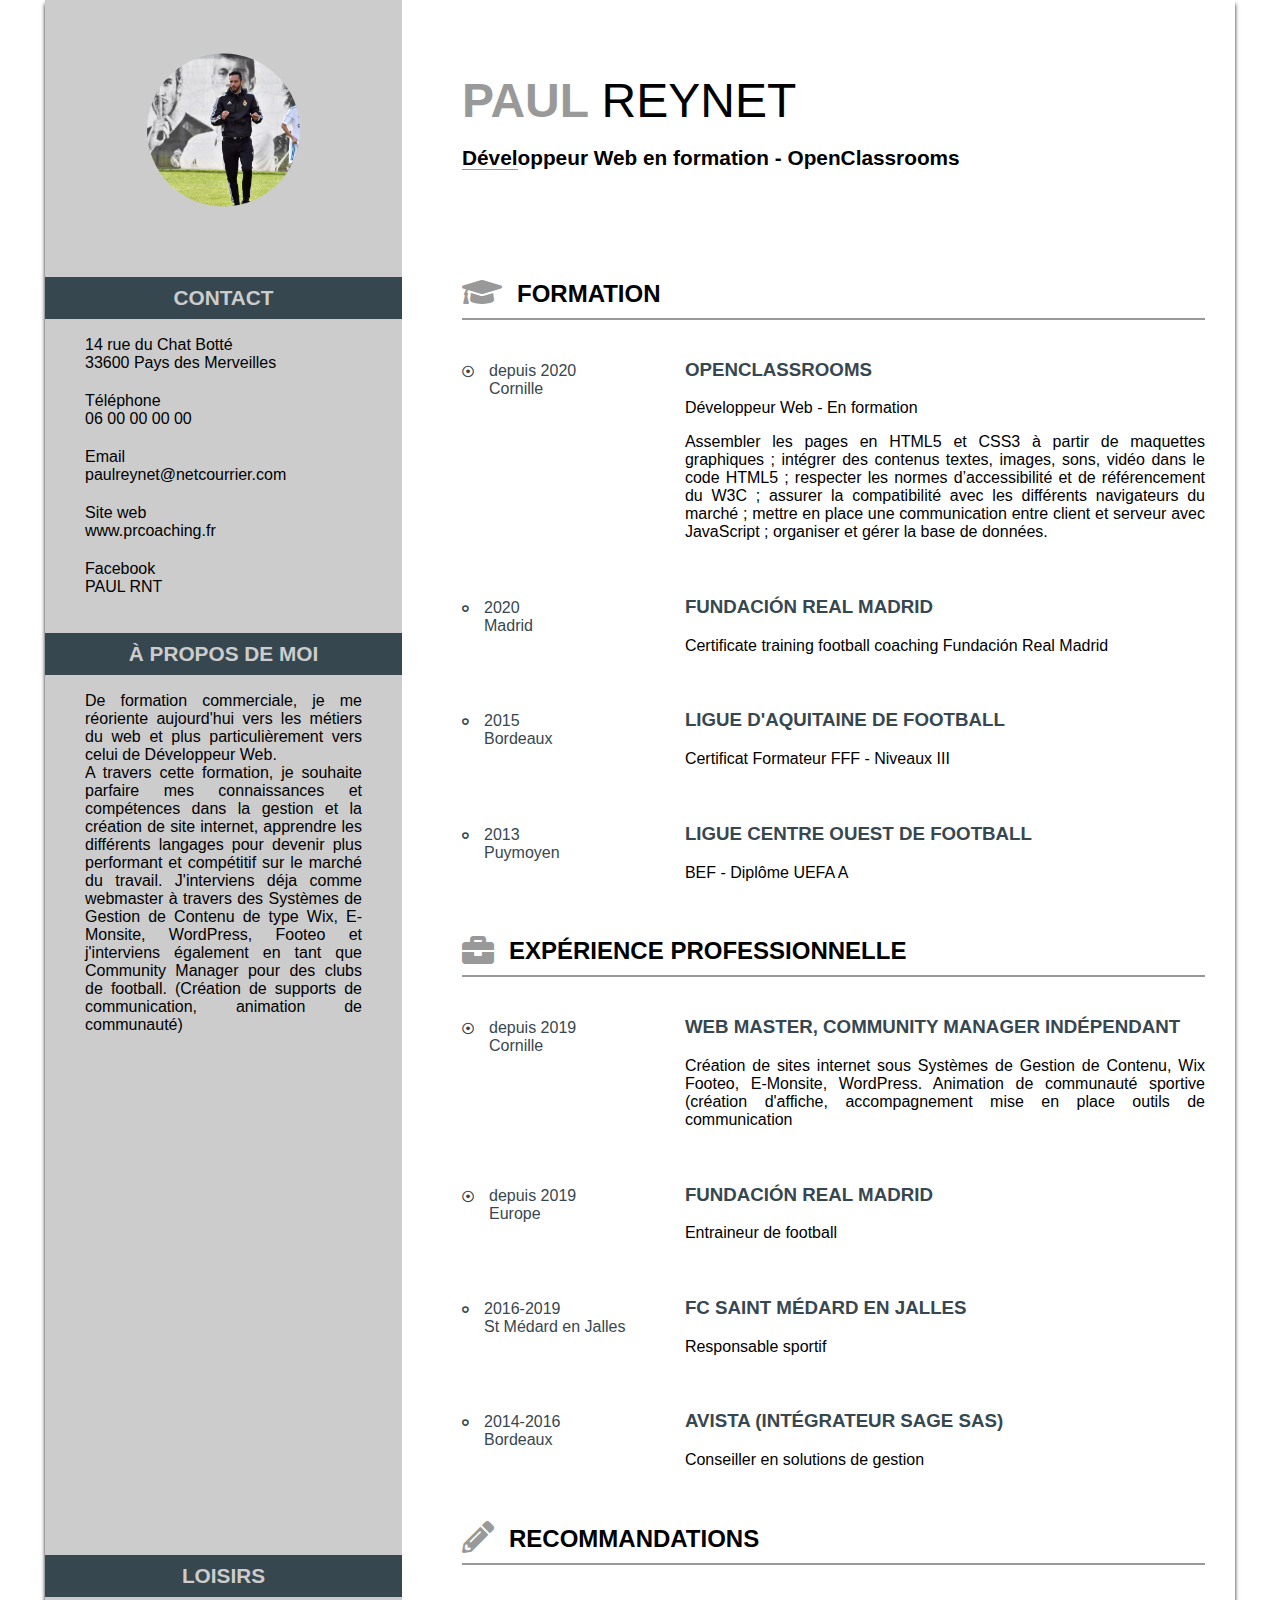
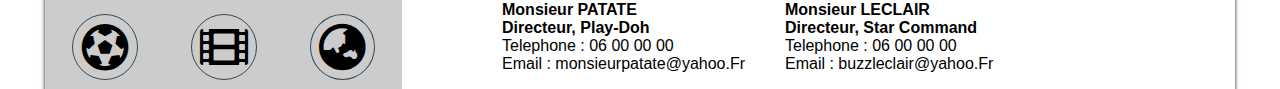
==== P2_01_CV.html @ a26df35a "etat projet" ====
<!DOCTYPE html>
<html lang="fr">
    <head>
        <meta charset="utf-8" />
        <meta name="viewport" content="width=device-width, initial-scale=1.0">
        <title>Paul REYNET</title>
        <link rel="stylesheet" href="style.css" />
        <link href="https://fonts.googleapis.com/css2?family=Montserrat:wght@100;300;400&display=swap" rel="stylesheet">
        <link rel="stylesheet" href="https://cdnjs.cloudflare.com/ajax/libs/font-awesome/5.9.0/css/all.css">
    </head>
	
	<body>
		<header>
			<div class="presentation" id="photo">
				<img src="photo.jpg" alt="Photo d'identité PR" />
			</div>

			<div class="principale" id="identite">
				<h1><span class="prenom">Paul </span><span id="espace"></span><span class="nom">Reynet</span></h1>
	            <h2><span>Dével</span>oppeur Web en formation - OpenClassrooms</h2>
			</div>
		</header>

		<main>
			<aside class="presentation">
				<section id="contact">
	              <h2>contact</h2>  
	                  <p>14 rue du Chat Botté <br />33600 Pays des Merveilles</p>
	                  <p>Téléphone <br />06 00 00 00 00</p>
	                  <p>Email <br />paulreynet@netcourrier.com</p>
	                  <p>Site web <br />www.prcoaching.fr</p>
	                  <p>Facebook <br />PAUL RNT</p>
	            </section>

	            <section id="apropos">
	              <h2>à propos de moi</h2>
	              <p>De formation commerciale, je me réoriente aujourd'hui vers les métiers du web et plus particulièrement vers celui de Développeur Web.<br/>
	              A travers cette formation, je souhaite parfaire mes connaissances et compétences dans la gestion et la création de site internet, apprendre les différents langages pour devenir plus performant et compétitif sur le marché du travail. J'interviens déja comme webmaster à travers des Systèmes de Gestion de Contenu de type Wix, E-Monsite, WordPress, Footeo et j'interviens également en tant que Community Manager pour des clubs de football. (Création de supports de communication, animation de communauté) </p>
	            </section>
			</aside>

			<div class="principale" id="contenu">
				<section id="formation">
	         <!-- bandeau titre formation-->
	           		<h2 class="titre_contenu"><i class="fas fa-graduation-cap fa-lg"></i>formation</h2>

	            <!-- info developpeur web--> 
	                <article class="description">
	                    <div class="date">
	                        <i class="far fa-dot-circle fa-xs"></i>
	                        	<p>depuis 2020<br>Cornille</p>
	                    </div>
	                
	                    <div class="details">
	                        <h3 class="etablissement">Openclassrooms</h3>
	                        <p>Développeur Web - En formation</p>
	                        <p>Assembler les pages en HTML5 et CSS3 à partir de maquettes graphiques ;
							intégrer des contenus textes, images, sons, vidéo dans le code HTML5 ;
							respecter les normes d’accessibilité et de référencement du W3C ;
							assurer la compatibilité avec les différents navigateurs du marché ;
							mettre en place une communication entre client et serveur avec JavaScript ;
							organiser et gérer la base de données.</p>
	                    </div>
	                </article>
	            <!-- info real--> 
	               	<article class="description">
	                    <div class="date">
	                        <i class="fas fa-genderless fa-xs"></i>
	                        <p>2020<br>Madrid</p>
	                    </div>
	                  
	                    <div class="details">
	                        <h3 class="etablissement">Fundación Real Madrid</h3>
	                        <p>Certificate training football coaching Fundación Real Madrid</p>
	                    </div>
	            	</article>
				<!-- info ligue aquitaine-->
	                <article class="description">
	                    <div class="date">
	                        <i class="fas fa-genderless fa-xs"></i>
	                        <p>2015<br>Bordeaux</p>
	                    </div>
	    
	                    <div class="details">
	                        <h3 class="etablissement">Ligue d'Aquitaine de football</h3>
	                        <p>Certificat Formateur FFF - Niveaux III</p>
	                    </div>
	                </article>
			
	             <!-- info ligue aquitaine formateur-->
	                <article class="description">
	                    <div class="date">
	                        <i class="fas fa-genderless fa-xs"></i>
	                        <p>2013<br>Puymoyen</p>
	                    </div>
	    
	                    <div class="details">
	                        <h3 class="etablissement">Ligue Centre Ouest de Football</h3>
	                        <p>BEF - Diplôme UEFA A</p>
	                    </div>
	                </article>
				</section>

				<section id="experience">
				    <!-- bandeau titre experience-->
				   	<h2 class="titre_contenu"><i class="fas fa-briefcase fa-lg"></i>expérience professionnelle</h2>
				    
				    <!-- info webmaster--> 
				    <article class="description">
				        <div class="date">
				            <i class="far fa-dot-circle fa-xs"></i>
				            <p>depuis 2019<br>Cornille</p>
				        </div>
				                  
				        <div class="details">
				            <h3 class="etablissement">Web Master, Community Manager Indépendant</h3>
				            <p>Création de sites internet sous Systèmes de Gestion de Contenu, Wix Footeo, E-Monsite, WordPress. Animation de communauté sportive (création d'affiche, accompagnement mise en place outils de communication</p>
				        </div>
				    </article>
	 				
	 				<!-- entraineur real--> 
				    <article class="description">
				        <div class="date">
				            <i class="far fa-dot-circle fa-xs"></i>
				            <p>depuis 2019<br>Europe</p>
				        </div>
				                  
				        <div class="details">
				            <h3 class="etablissement">Fundación Real Madrid</h3>
				            <p>Entraineur de football</p>
				        </div>
				    </article>

				    <!-- FCSMJ --> 
				    <article class="description">
				        <div class="date">
				            <i class="fas fa-genderless fa-xs"></i>
				            <p>2016-2019<br>St Médard en Jalles</p>
				        </div>
				                  
				        <div class="details">
				            <h3 class="etablissement">FC Saint Médard en Jalles</h3>
				            <p>Responsable sportif</p>
				        </div>
				    </article>

				    <!-- avista --> 
				    <article class="description">
				        <div class="date">
				            <i class="fas fa-genderless fa-xs"></i>
				            <p>2014-2016<br>Bordeaux</p>
				        </div>
				                  
				        <div class="details">
				            <h3 class="etablissement">Avista (Intégrateur SAGE SAS)</h3>
				            <p>Conseiller en solutions de gestion</p>
				        </div>
				    </article>
	    		</section>  		
	      	</div>
		</main>

		<footer>
			<section class="presentation" id="loisirs">
	            <h2>LOISIRS</h2>
	            <div id="icones">
	                <span class="fas fa-futbol fa-3x"></span>
	                <span class="fas fa-film fa-3x"></span>
	                <span class="fas fa-globe-asia fa-3x"></span>
	            </div>    
	        </section>

	        <section class="principale" id="recommandations">
	            <h2 class="titre_contenu"><i class="fas fa-pencil-alt fa-lg"></i>recommandations</h2>            
	            <div id="contactpro">
	        	    <ul class="coordonnees">
	            	    <li><span>Monsieur PATATE</span></li>
	                	<li><span>Directeur, Play-Doh</span></li>
	                	<li>Telephone : 06 00 00 00</li>
	                	<li>Email : monsieurpatate@yahoo.Fr</li>
	              	</ul>

	              	<ul class="coordonnees">
	                	<li><span>Monsieur LECLAIR</span></li>
	               	 	<li><span>Directeur, Star Command</span></li>
	                	<li>Telephone : 06 00 00 00</li>
	                	<li>Email : buzzleclair@yahoo.Fr</li>
	              	</ul>
	            </div>
	        </section>
		</footer>
	</body>
</html>
---- style.css ----
/*-------------------- structure doc --------------------*/
body
{
    font-family:  'Trebuchet MS', Arial, sans-serif;
    max-width: 1190px;
    min-height: 100vh;
    width: auto;
    margin: auto;
    /*border*/
    box-shadow: 0px 4px 4px #1c1a19;
    overflow-wrap: break-word;
}


header, main, footer, #photo, #identite, .description, .date, aside, #loisirs, #icones, #contactpro 
{
    display: flex;   
}

/*-------------------- header --------------------*/

#photo
{
    padding-top: 30px;
    padding-bottom: 30px;
}

#photo img
{
    margin: auto;
    width:300px;
    clip-path: circle(30%);
}

#identite
{
    justify-content: center;
}

#identite h1 
{
    margin: 0;
    font-size: 3rem;
}

.prenom 
{
    color: #999999;
    text-transform: uppercase;
}

.nom 
{
    text-transform: uppercase;
    font-weight: lighter;
}

#identite h2 
{
    font-size: 1.3rem;
}

#identite h2 span 
{
    border-bottom: solid #999999 1px;
}

/* MAIN - CONTENU + FOOTER - RECOMMANDATIONS(.titre_contenu)*/

.principale 
{
    width: 70%;
    flex-direction: column;
    padding: 0 30px 0 60px;
    box-sizing: border-box;
}

.titre_contenu 
{
    padding-bottom: 10px;
    border-bottom: solid #999999 2px;
    font-size: 1.5rem;
    text-transform: uppercase;
}

.titre_contenu i 
{
    padding-right: 15px;
    color: #999999;
}


.description 
{
    justify-content: space-between;
    padding: 0 0 20px 0; 
    align-items: baseline;
}

.date 
{
	align-items: baseline;
}

.date i 
{
    padding-right: 15px;
    color: #37474F;
}

.date p
{
    color: #37474F;
}


.details 
{
    flex-direction: column;
    width: 70%;
    text-align: justify;
}

.etablissement 
{
    font-weight: bold;
    color: #37474F;
    text-transform: uppercase;
}

/* MAIN - ASIDE + FOOTER - LOISIRS - RECOMMANDATIONS */

aside 
{
    flex-direction: column;
}

.presentation 
{
    width: 30%;
    background-color: #CCCCCC;
}

.presentation h2 
{
    text-align: center;
    background-color: #37474F;
    line-height: 2em;
    color: #CCCCCC;
    font-size: 1.3rem;
    text-transform: uppercase;
}

.presentation p 
{
    text-align: justify;
    margin: 0;
    padding: 0 40px 20px 40px;

}


/* loisirs - icones */

#loisirs 
{
    flex-direction: column;
    text-align: center;
}

#loisirs h2
{
    margin-top: 50px;
}

#icones 
{
    justify-content: space-around;
}

#icones span
{
    border: solid #37474F 1.5px;
    border-radius: 50%;
    padding: 8px 8px 8px 8px;
}

/* contact */

#contactpro li
{
	list-style-type: none
}

.coordonnees span
{
	font-weight: bold;
}


/*MEDIA QUERIES*/
@media screen and (max-width: 900px) 
{
	/*STRUCTURE*/  
    header, main 
    {
        flex-direction: column;
    }
    
    aside, footer 
    {
        flex-direction: column-reverse;
    }

     .description, #contactpro 
    {
        flex-direction: column;
    }

	#photo, #identite, .presentation, .principale, .details
    {
        width: 100%;
    }
	
	.principale
	{
		padding: 0 5px 0 5px;
	}


	/*photo + titre*/    
    #identite h1
    {
        font-size:2em;
        text-align: center;
        margin-top: 20px;
       
    }

     #identite h2
    {
        font-size:1em;
        text-align: center;
        margin-bottom: 30px;
         
    }

    /*apropos + contact*/ 
	.presentation p 
	{
	    padding: 0 5px 20px 5px;
	}
   
	/*contenu principal - titre*/ 	
	.titre_contenu
	{
		font-size: 1.5em;
		text-align: center;
	}

	/*contenu principal - date*/

	.date
    {
    	height: 40px;
       	background-color: #CCCCCC;
       	width: 100%;
       	align-items: center;
    }

	.date p
    {
    	font-style: italic;
    	margin: 0 0 0 5px;
    }

	
	.description i
    {
    	display: none;
    }

	/*contenu principal - paragraphe*/

	.etablissement
	{
		text-align: left;
	}

	/*footer - loisirs*/

	#loisirs h2
	{
    margin-top: 16px;
	}

	#icones
	{
		margin-bottom: 20px;
	}



	    

  

}
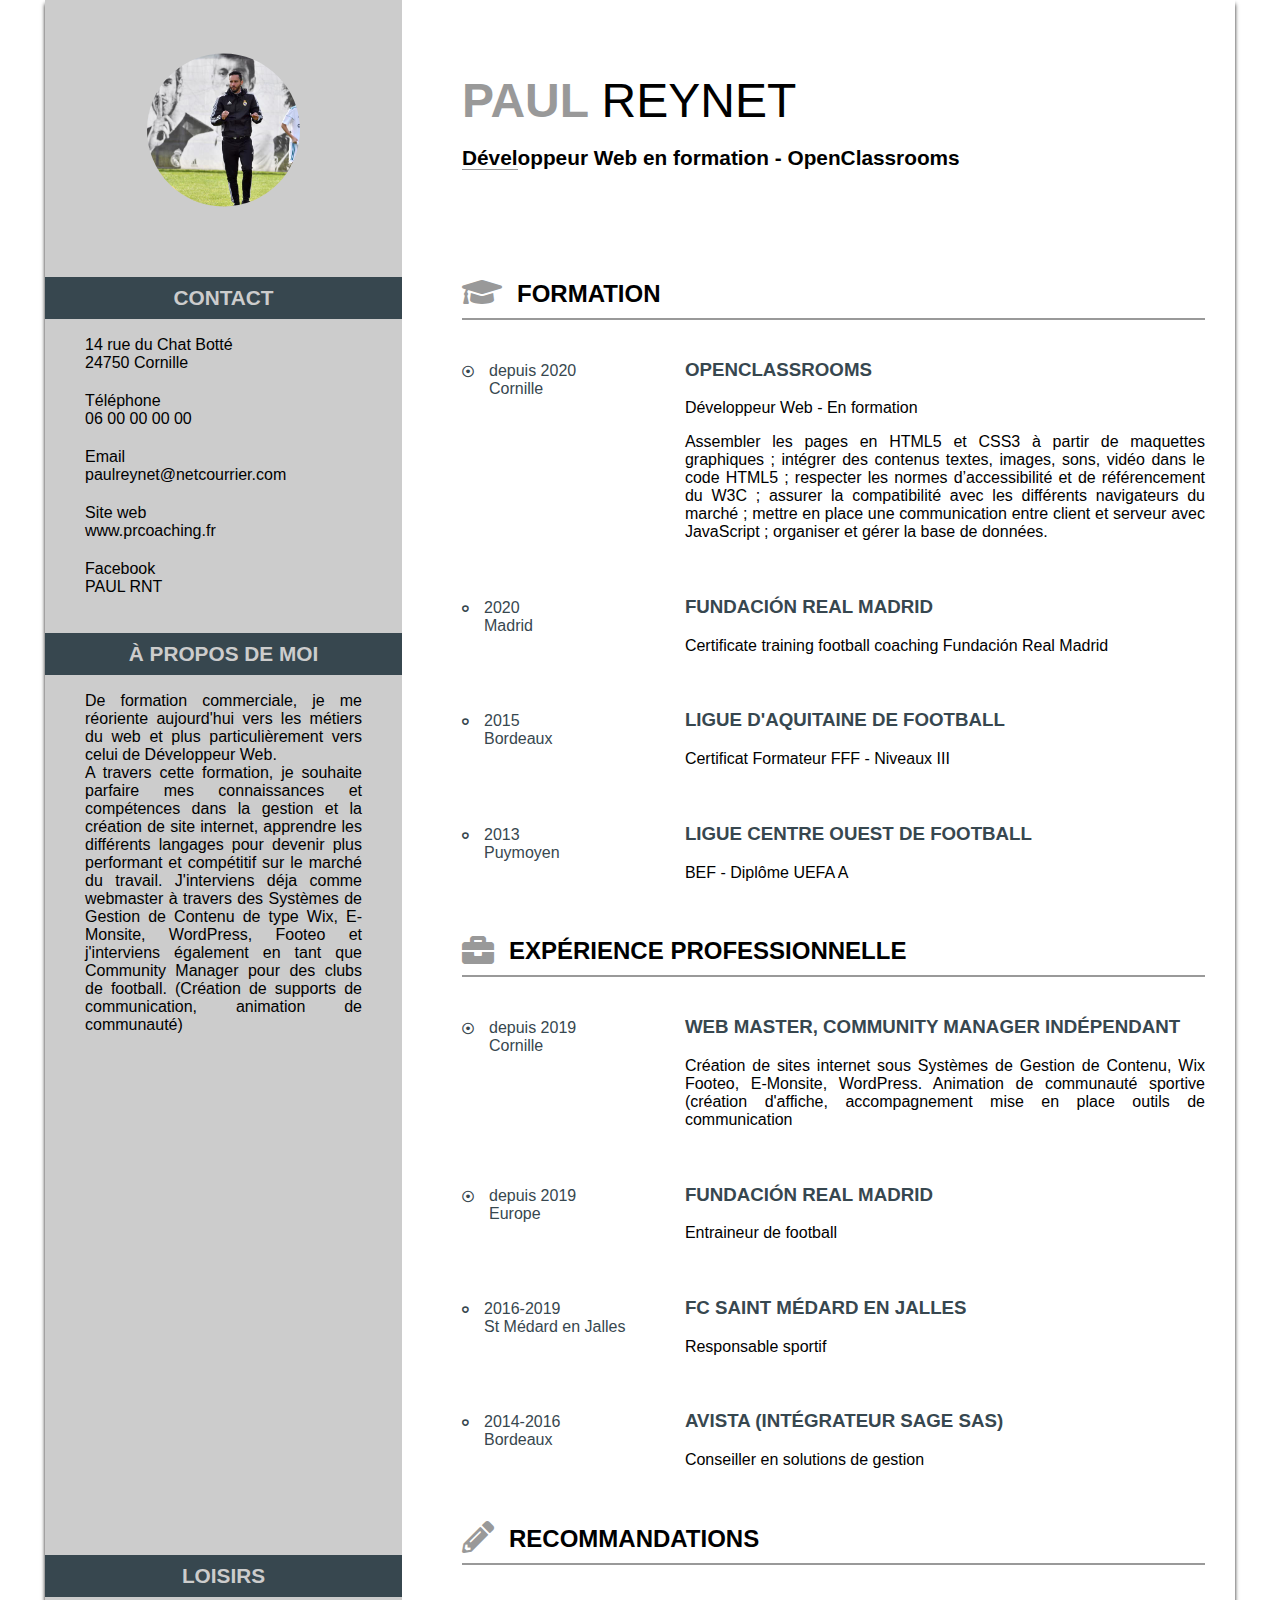
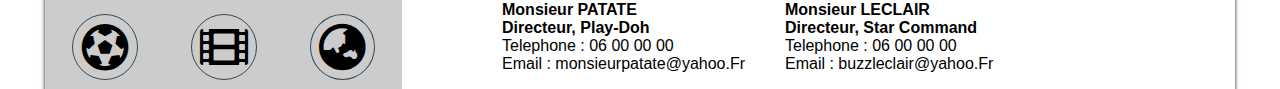
==== commit e64c5981: "modifier adresse" ====
--- a/P2_01_CV.html
+++ b/P2_01_CV.html
@@ -25,7 +25,7 @@
 			<aside class="presentation">
 				<section id="contact">
 	              <h2>contact</h2>  
-	                  <p>14 rue du Chat Botté <br />33600 Pays des Merveilles</p>
+	                  <p>14 rue du Chat Botté <br />24750 Cornille</p>
 	                  <p>Téléphone <br />06 00 00 00 00</p>
 	                  <p>Email <br />paulreynet@netcourrier.com</p>
 	                  <p>Site web <br />www.prcoaching.fr</p>
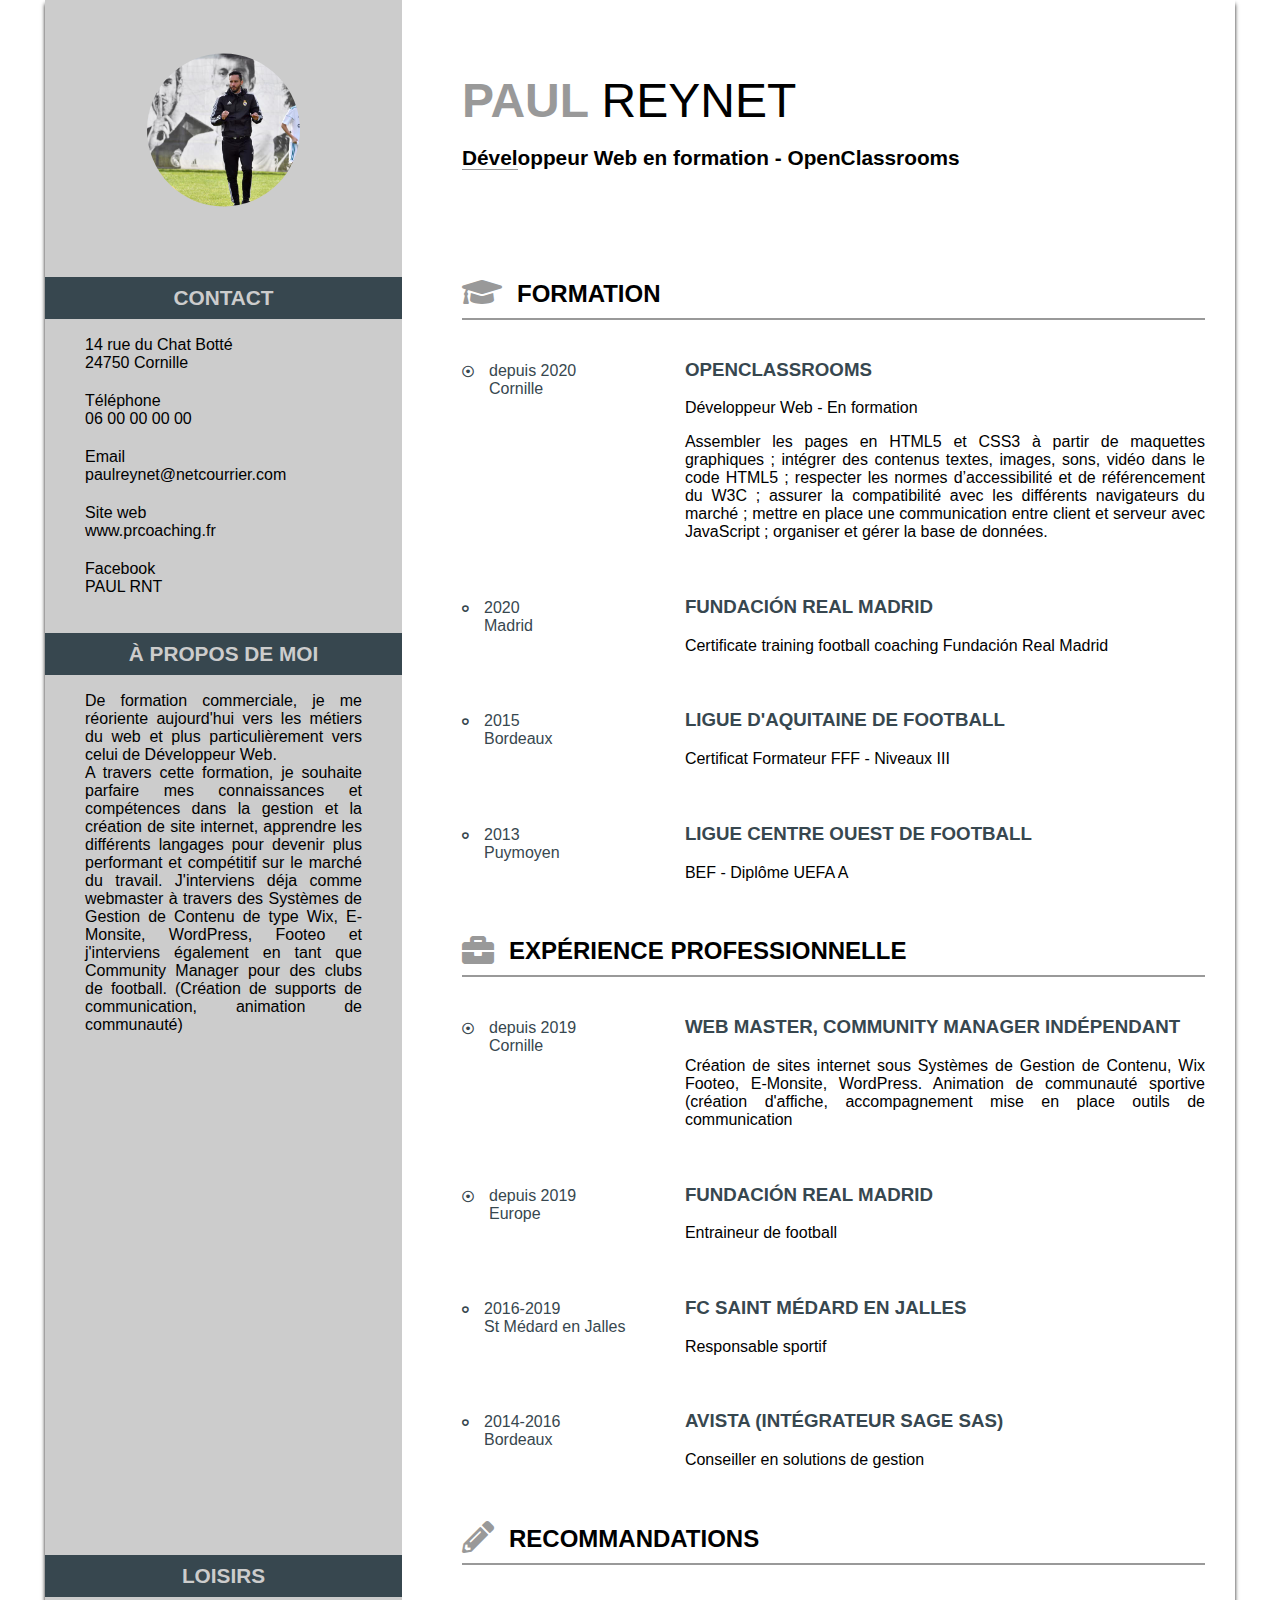
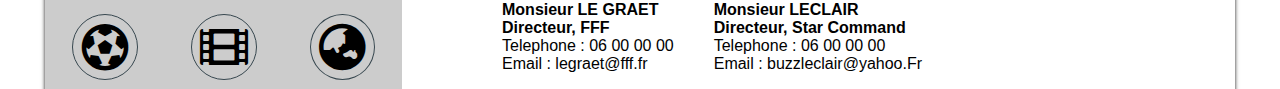
==== commit e1437221: "modif contact recommandations" ====
--- a/P2_01_CV.html
+++ b/P2_01_CV.html
@@ -174,10 +174,10 @@
 	            <h2 class="titre_contenu"><i class="fas fa-pencil-alt fa-lg"></i>recommandations</h2>            
 	            <div id="contactpro">
 	        	    <ul class="coordonnees">
-	            	    <li><span>Monsieur PATATE</span></li>
-	                	<li><span>Directeur, Play-Doh</span></li>
+	            	    <li><span>Monsieur LE GRAET</span></li>
+	                	<li><span>Directeur, FFF</span></li>
 	                	<li>Telephone : 06 00 00 00</li>
-	                	<li>Email : monsieurpatate@yahoo.Fr</li>
+	                	<li>Email : legraet@fff.fr</li>
 	              	</ul>
 
 	              	<ul class="coordonnees">
